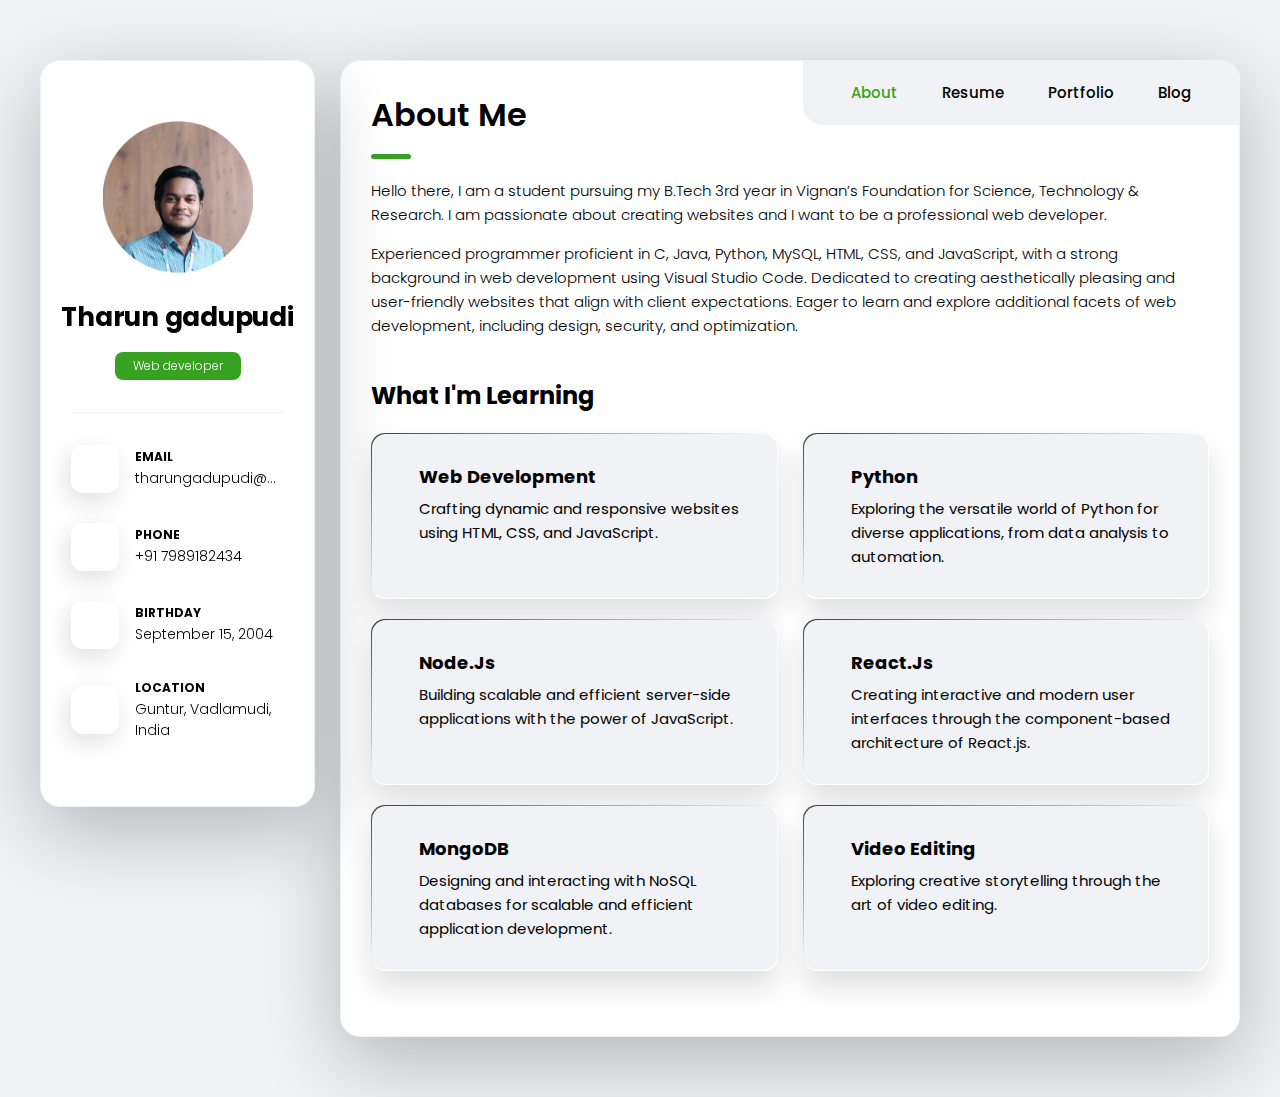
==== index.html @ 18f1232c "Add files via upload" ====
<!DOCTYPE html>
<html lang="en">

<head>
  <meta charset="UTF-8">
  <meta http-equiv="X-UA-Compatible" content="IE=edge">
  <meta name="viewport" content="width=device-width, initial-scale=1.0">
  <title>tharun-gadupudi's personal portfolio</title>

  <!--
    - favicon
  -->
  <link rel="shortcut icon" href="./assets/images/logo.ico" type="image/x-icon">

  <!--
    - custom css link
  -->
  <link rel="stylesheet" href="./assets/css/style.css">

  <!--
    - google font link
  -->
  <link rel="preconnect" href="https://fonts.googleapis.com">
  <link rel="preconnect" href="https://fonts.gstatic.com" crossorigin>
  <link href="https://fonts.googleapis.com/css2?family=Poppins:wght@300;400;500;600&display=swap" rel="stylesheet">
  <script src="https://kit.fontawesome.com/0692e1ec03.js" crossorigin="anonymous"></script>
</head>

<body>

  <!--
    - #MAIN
  -->

  <main>

    <!--
      - #SIDEBAR
    -->

    <aside class="sidebar" data-sidebar>

      <div class="sidebar-info">

        <figure class="avatar-box"> 
          <img src="./assets/images/me-2.png" alt="Tharun gadupudi" width="80" style="border-radius: 10%; ">
        </figure>

        <div class="info-content">
          <h1 class="name" title="tharun-gadupudi" style="font-weight: bold; color: black;">Tharun gadupudi</h1>

          <p class="title">Web developer</p>
        </div>

        <button class="info_more-btn" data-sidebar-btn>
          <span>Show Contacts</span>

          <ion-icon name="chevron-down"></ion-icon>
        </button>

      </div>

      <div class="sidebar-info_more">

        <div class="separator"></div>

        <ul class="contacts-list">

          <li class="contact-item">

            <div class="icon-box">
              <i class="fa-solid fa-square-envelope fa-lg" style="color: black"></i>
            </div>

            <div class="contact-info">
              <p class="contact-title" style="font-weight: bold; color: black;">Email</p>

              <a href="mailto:tharungadupudi@gmail.com" class="contact-link" style="color: black;">tharungadupudi@gmail.com</a>
            </div>

          </li>

          <li class="contact-item">

            <div class="icon-box">
              <i class="fa-solid fa-square-phone fa-lg" style="color: black"></i>
            </div>

            <div class="contact-info">
              <p class="contact-title" style="font-weight: bold; color: black;">Phone</p>

              <a href="tel:+12133522795" class="contact-link" style="color: black;">+91 7989182434</a>
            </div>

          </li>

          <li class="contact-item">

            <div class="icon-box">
              <i class="fa-regular fa-calendar-days fa-lg" style="color: black"></i>
            </div>

            <div class="contact-info">
              <p class="contact-title" style="font-weight: bold; color: black;">Birthday</p>

              <time datetime="1982-06-23" style="color: black;">September 15, 2004</time>
            </div>

          </li>

          <li class="contact-item">

            <div class="icon-box">
              <i class="fa-solid fa-location-dot fa-lg" style="color: black"></i>
            </div>

            <div class="contact-info">
              <p class="contact-title" style="font-weight: bold; color: black;">Location</p>

              <address style="color: black;">Guntur, Vadlamudi, India</address>
            </div>

          </li>

        </ul>

        <div class="separator"></div>

        <ul class="social-list">

          <li class="social-item">
            <a href="https://www.linkedin.com/in/tharungadupudi/" class="social-link">
              <i class="fa-brands fa-linkedin-in" style="color: black;"></i>           </a>
          </li>

          <li class="social-item">
            <a href="https://twitter.com/tharun_gadupudi" class="social-link">
              <i class="fa-brands fa-twitter" style="color: black;"></i>            </a>
          </li>

          <li class="social-item">
            <a href="https://github.com/tharun099" class="social-link">
              <i class="fa-brands fa-github" style="color: black;"></i>            </a>
          </li>

        </ul>

      </div>

    </aside>


    <!--
      - #main-content
    -->

    <div class="main-content">

      <!--
        - #NAVBAR
      -->

      <nav class="navbar" style="background-color: #f0f2f5;">

        <ul class="navbar-list">

          <li class="navbar-item">
            <button class="navbar-link  active" data-nav-link>About</button>
          </li>

          <li class="navbar-item">
            <button class="navbar-link" data-nav-link>Resume</button>
          </li>

          <li class="navbar-item">
            <button class="navbar-link" data-nav-link>Portfolio</button>
          </li>

          <li class="navbar-item">
            <button class="navbar-link" data-nav-link>Blog</button>
          </li>

        </ul>

      </nav>


      <!--
        - #ABOUT
      -->

      <article class="about  active" data-page="about">

        <header>
          <h2 class="h2 article-title">About me</h2>
        </header>

        <section class="about-text">
          <p>
            Hello there, I am a student pursuing my B.Tech 3rd year in Vignan’s Foundation for Science, Technology & Research. 
            I am passionate about creating websites and I want to be a professional web developer.
          </p>

          <p>
            Experienced programmer proficient in C, Java, Python, MySQL, HTML, CSS, and JavaScript, with a strong background 
            in web development using Visual Studio Code. Dedicated to creating aesthetically pleasing and user-friendly websites 
            that align with client expectations. 
            Eager to learn and explore additional facets of web development, including design, security, and optimization.
          </p>

        </section>


        <!--
          - service
        -->

        <section class="service">

          <h3 class="h3 service-title">What i'm learning</h3>

          <ul class="service-list">

            

            <li class="service-item">

              <div class="service-icon-box">
                <i class="fa-solid fa-code fa-xl"></i>
              </div>

              <div class="service-content-box">
                <h4 class="h4 service-item-title" style="font-weight: bold; color: black;">Web development</h4>

                <p class="service-item-text">
                  Crafting dynamic and responsive websites using HTML, CSS, and JavaScript.                </p>
              </div>

            </li>

            <li class="service-item">

              <div class="service-icon-box">
                <i class="fa-brands fa-python fa-2xl"></i>              
              </div>

              <div class="service-content-box">
                <h4 class="h4 service-item-title" style="font-weight: bold; color: black;">Python</h4>

                <p class="service-item-text">
                  Exploring the versatile world of Python for diverse applications, from data analysis to automation.                </p>
              </div>

            </li>

            <li class="service-item">

              <div class="service-icon-box">
                <i class="fa-brands fa-node fa-2xl"></i>              
              </div>

              <div class="service-content-box">
                <h4 class="h4 service-item-title" style="font-weight: bold; color: black;">Node.js</h4>

                <p class="service-item-text">
                  Building scalable and efficient server-side applications with the power of JavaScript.                </p>
              </div>

            </li>
            <li class="service-item">

              <div class="service-icon-box">
                <i class="fa-brands fa-react fa-2xl"></i>              
              </div>

              <div class="service-content-box">
                <h4 class="h4 service-item-title" style="font-weight: bold; color: black;">React.js</h4>

                <p class="service-item-text">
                  Creating interactive and modern user interfaces through the component-based architecture of React.js.                </p>
              </div>

            </li>
            <li class="service-item">

              <div class="service-icon-box">
                <i class="fa-solid fa-database fa-2xl"></i>              
              </div>

              <div class="service-content-box">
                <h4 class="h4 service-item-title" style="font-weight: bold; color: black;">MongoDB</h4>

                <p class="service-item-text">
                  Designing and interacting with NoSQL databases for scalable and efficient application development.                </p>
              </div>

            </li>
          </li>
          <li class="service-item">

            <div class="service-icon-box">
              <i class="fa-solid fa-file-video fa-2xl"></i>            
            </div>

            <div class="service-content-box">
              <h4 class="h4 service-item-title" style="font-weight: bold; color: black;">Video Editing</h4>

              <p class="service-item-text">
                Exploring creative storytelling through the art of video editing.              </p>
            </div>

          </li>

          </ul>

        </section>



        <!--
          - testimonials modal
        -->

        <div class="modal-container" data-modal-container>

          <div class="overlay" data-overlay></div>

          <section class="testimonials-modal">

            <button class="modal-close-btn" data-modal-close-btn>
              <ion-icon name="close-outline"></ion-icon>
            </button>

            <div class="modal-img-wrapper">
              <figure class="modal-avatar-box">
                <img src="./assets/images/avatar-1.png" alt=" " width="80" data-modal-img>
              </figure>

              <img src="./assets/images/icon-quote.svg" alt=" ">
            </div>

            <div class="modal-content">

              <h4 class="h3 modal-title" data-modal-title>Daniel lewis</h4>

              <time datetime="2021-06-14">14 June, 2021</time>

              <div data-modal-text>
                <p>
                  Richard was hired to create a corporate identity. We were very pleased with the work done. She has a
                  lot of experience
                  and is very concerned about the needs of client. Lorem ipsum dolor sit amet, ullamcous cididt
                  consectetur adipiscing
                  elit, seds do et eiusmod tempor incididunt ut laborels dolore magnarels alia.
                </p>
              </div>

            </div>

          </section>

        </div>

      </article>


      <!--
        - #RESUME
      -->

      <article class="resume" data-page="resume">

        <header>
          <h2 class="h2 article-title">Resume</h2>
        </header>

        <section class="timeline">

          <div class="title-wrapper">
            <div class="icon-box">
              <i class="fa-solid fa-book-open fa-sm" style="color: black"></i>
            </div>

            <h3 class="h3">Education</h3>
          </div>

          <ol class="timeline-list">

            <li class="timeline-item">

              <h4 class="h4 timeline-item-title">Graduation</h4>

              <span style="font-weight: bold;">2021 — Present</span>

              <p class="timeline-text">
                Currently, I am pursuing a Bachelor of Technology (B.Tech) degree 
                in Information Technology at Vignan's Foundation for Science and 
                Technology, Vadlamudi, Guntur.
              </p>

            </li>

            <li class="timeline-item">

              <h4 class="h4 timeline-item-title">Intermediate</h4>

              <span style="font-weight: bold;">2019 — 2020</span>

              <p class="timeline-text">
                I pursued my 11th and 12th standards (Board of Intermediate) 
                at Sri Chaithanya Group of Colleges, Vijayawada, from 2019 to 2020, 
                attaining an overall percentage of 85.3%.
              </p>

            </li>

            <li class="timeline-item">

              <h4 class="h4 timeline-item-title">High school</h4>

              <span style="font-weight: bold;">2018 — 2019</span>

              <p class="timeline-text">
                I completed my 10th standard (SSC) at Oxford Group of Schools, Narasaraopet, in 2019, 
                achieving a GPA of 9.0.
              </p>

            </li>

          </ol>

        </section>

        <section class="timeline">

          <div class="title-wrapper">
            <div class="icon-box">
              <i class="fa-solid fa-book-open fa-sm" style="color: black"></i>
            </div>

            <h3 class="h3">Experience</h3>
          </div>

          <ol class="timeline-list">

            <li class="timeline-item">

              <h4 class="h4 timeline-item-title">Web development (Project)</h4>

              <span style="font-weight: bold;">2023 — 2024</span>

              <p class="timeline-text">
                During my third year in college, I undertook an Individual Development 
                Project (IDP) focused on creating a comprehensive website to showcase diverse 
                recipes from around the world. The main objective of this project was to provide 
                users with a convenient platform to explore and access a wide variety of recipes.<br><br>
                These experiences have significantly contributed to my proficiency in web development 
                and project management.
              </p>

            </li>

            <li class="timeline-item">

              <h4 class="h4 timeline-item-title">Intern</h4>

              <span style="font-weight: bold;">2023</span>

              <p class="timeline-text">
                I gained valuable experience through a web development internship at Bharat 
                Intern in 2023. During this internship, I successfully completed three projects, including the 
                development of a portfolio website, a temperature converter website, and a Netflix clone. <br><br>Each 
                project enhanced my skills in web development and provided practical insights into creating user-friendly 
                interfaces.
              </p>

            </li>


          </ol>

        </section>


      </article>



      <!--
        - #PORTFOLIO
      -->

      <article class="portfolio" data-page="portfolio">

        <header>
          <h2 class="h2 article-title">Portfolio</h2>
        </header>

        <section class="projects">

          <ul class="filter-list">


            <li class="filter-item">
              <button data-filter-btn>Web development</button>
            </li>

          </ul>

          <div class="filter-select-box">

            <button class="filter-select" data-select>

              <div class="select-value" data-selecct-value>Select category</div>

              <div class="select-icon">
                <ion-icon name="chevron-down"></ion-icon>
              </div>

            </button>

            <ul class="select-list">


              <li class="select-item">
                <button data-select-item>Web development</button>
              </li>

            </ul>

          </div>

          <ul class="project-list">

            <li class="project-item  active" data-filter-item data-category="web development">
              <a href="https://github.com/tharun099/bharat_intern/tree/main/netflix">

                <figure class="project-img">
                  <div class="project-item-icon-box">
                    <ion-icon name="eye-outline"></ion-icon>
                  </div>

                  <img src="./assets/images/porject-1.jpg" alt="Netflix Clone" loading="lazy">
                </figure>

                <h3 class="project-title">Netflix Clone</h3>

                <p class="project-category">Web development</p>

              </a>
            </li>

            <li class="project-item  active" data-filter-item data-category="web development">
              <a href="https://github.com/tharun099/bharat_intern/tree/main/temp_converter">

                <figure class="project-img">
                  <div class="project-item-icon-box">
                    <ion-icon name="eye-outline"></ion-icon>
                  </div>

                  <img src="./assets/images/project-2.jpg" alt="Temperature Converter" loading="lazy">
                </figure>

                <h3 class="project-title">Temperature Converter</h3>

                <p class="project-category">Web development</p>

              </a>
            </li>


            <li class="project-item  active" data-filter-item data-category="web development">
              <a href="https://github.com/tharun099/bharat_intern/tree/main/potfolio">

                <figure class="project-img">
                  <div class="project-item-icon-box">
                    <ion-icon name="eye-outline"></ion-icon>
                  </div>

                  <img src="./assets/images/project-7.jpg" alt="Portfolio" loading="lazy">
                </figure>

                <h3 class="project-title">Basic Portfolio Website</h3>

                <p class="project-category">Web development</p>

              </a>
            </li>


            <li class="project-item  active" data-filter-item data-category="web development">
              <a href="./landing.html">

                <figure class="project-img">
                  <div class="project-item-icon-box">
                    <ion-icon name="eye-outline"></ion-icon>
                  </div>

                  <img src="./assets/images/project-9.jpg" alt="Food Recipe's" loading="lazy">
                </figure>

                <h3 class="project-title">Tasty Hub(Online Recipe Sharing Platform)</h3>

                <p class="project-category">Web development</p>

              </a>
            </li>

          </ul>

        </section>

      </article>


      <!--
        - #BLOG
      -->

      <article class="blog" data-page="blog">

        <header>
          <h2 class="h2 article-title">Blog</h2>
        </header>

        <section class="blog-posts">

          <ul class="blog-posts-list">

            <li class="blog-post-item">
              <a href="./post.html">

                <figure class="blog-banner-box">
                  <img src="./assets/images/blog-1.jpg" alt="Wonders of Web" loading="lazy">
                </figure>

                <div class="blog-content" style="background-color: #f0f2f5">

                  <div class="blog-meta">
                    <p class="blog-category">Technology</p>

                    <span class="dot"></span>

                    <time datetime="2022-02-23">Dec 26, 2023</time>
                  </div>

                  <h3 class="h3 blog-item-title">Wonders of Web
                  </h3>

                  <p class="blog-text">
                    
Explore web development evolution, HTML5, CSS, and JavaScript for dynamic, interactive websites. Valuable skills for digital success.
                  </p>

                </div>

              </a>
            </li>

          </ul>

        </section>

      </article>

      <!--
        - #CONTACT
      -->


    </div>

  </main>

  <!--
    - custom js link
  -->
  <script src="./assets/js/script.js"></script>

  <!--
    - ionicon link
  -->
  <script type="module" src="https://unpkg.com/ionicons@5.5.2/dist/ionicons/ionicons.esm.js"></script>
  <script nomodule src="https://unpkg.com/ionicons@5.5.2/dist/ionicons/ionicons.js"></script>

</body>

</html>
---- assets/css/style.css ----
/*-----------------------------------*\
  #style.css
\*-----------------------------------*/


/**
 * copyright 2022 @codewithsadee
 */





/*-----------------------------------*\
  #CUSTOM PROPERTY
\*-----------------------------------*/

:root {

  /**
   * colors
   */

  /* gradient */

  --bg-gradient-onyx: linear-gradient(
    to bottom right, 
    hsl(240, 1%, 25%) 3%, 
    hsl(0, 0%, 19%) 97%
  );
  --bg-gradient-jet: hsl(216, 20%, 95%);
  --bg-gradient-yellow-1: linear-gradient(
    to bottom right, 
    hsl(45, 100%, 71%) 0%, 
    hsla(36, 100%, 69%, 0) 50%
  );
  --bg-gradient-yellow-2: linear-gradient(
    135deg, 
    hsla(45, 100%, 71%, 0.251) 0%, 
    hsla(35, 100%, 68%, 0) 59.86%
  ), hsl(240, 2%, 13%);
  --border-gradient-onyx: linear-gradient(
    to bottom right, 
    hsl(0, 0%, 25%) 0%, 
    hsla(0, 0%, 25%, 0) 50%
  );
  --text-gradient-yellow: linear-gradient(   /*gradient for styles i.e at bottom of about me and resume dots*/
    to right, 
    hsl(110, 67%, 38%), 
    hsl(110, 67%, 38%)
  );

  /* solid */

  --jet: hsl(216, 20%, 95%);
  --onyx: hsl(110, 67%, 38%);
  --eerie-black-1: hsl(214, 89%, 52%);
  --eerie-black-2: hsl(0, 0%, 100%); /*changed for me*/
  --smoky-black: hsl(0, 0%, 100%);            
  --white-1: hsl(0, 0%, 100%);;
  --white-2: hsl(0, 0%, 0%);
  --orange-yellow-crayola: hsl(110, 67%, 38%);
  --vegas-gold: hsl(0, 0%, 0%); /*resume titles (years) */
  --light-gray: hsl(0, 0%, 0%);
  --light-gray-70: hsla(0, 0%, 0%, 0.7);
  --bittersweet-shimmer: hsl(0, 43%, 51%);

  /**
   * typography
   */

  /* font-family */
  --ff-poppins: 'Poppins', sans-serif;

  /* font-size */
  --fs-1: 24px;
  --fs-2: 18px;
  --fs-3: 17px;
  --fs-4: 16px;
  --fs-5: 15px;
  --fs-6: 14px;
  --fs-7: 13px;
  --fs-8: 11px;

  /* font-weight */
  --fw-300: 300;
  --fw-400: 400;
  --fw-500: 500;
  --fw-600: 600;

  /**
   * shadow
   */
  
  --shadow-1: -4px 8px 24px hsla(0, 0%, 0%, 0.25);
  --shadow-2: 0 16px 30px hsla(0, 0%, 0%, 0.25);
  --shadow-3: 0 16px 40px hsla(0, 0%, 0%, 0.25);
  --shadow-4: 0 25px 50px hsla(0, 0%, 0%, 0.15);
  --shadow-5: 0 24px 80px hsla(0, 0%, 0%, 0.25);

  /**
   * transition
   */

  --transition-1: 0.25s ease;
  --transition-2: 0.5s ease-in-out;

}





/*-----------------------------------*\
  #RESET
\*-----------------------------------*/

*, *::before, *::after {
  margin: 0;
  padding: 0;
  box-sizing: border-box;
}

a { text-decoration: none; }

li { list-style: none; }

img, ion-icon, a, button, time, span { display: block; }

button {
  font: inherit;
  background: none;
  border: none;
  text-align: left;
  cursor: pointer;
}

input, textarea {
  display: block;
  width: 100%;
  background: none;
  font: inherit;
}

/* ::selection {
  background: var(--orange-yellow-crayola);
  color: var(--smoky-black);
}

:focus { outline-color: var(--orange-yellow-crayola); } */

html { font-family: var(--ff-poppins); }

body { background: hsl(216, 20%, 95%) }





/*-----------------------------------*\
  #REUSED STYLE
\*-----------------------------------*/

.sidebar,
article {
  background: var(--eerie-black-2);
  border: 1px solid var(--jet);
  border-radius: 20px;
  padding: 15px;
  box-shadow: var(--shadow-1);
  z-index: 1;
}

.separator {
  width: 100%;
  height: 1px;
  background: var(--jet);
  margin: 16px 0;
}

.icon-box {
  position: relative;
  /* background: var(--border-gradient-onyx); */
  width: 30px;
  height: 30px;
  border-radius: 8px;
  display: flex;
  justify-content: center;
  align-items: center;
  font-size: 16px;
  color: var(--orange-yellow-crayola);
  box-shadow: var(--shadow-1);
  z-index: 1;
}

/* .icon-box::before {
  content: "";
  position: absolute;
  inset: 1px;
  background: var(--eerie-black-1);
  border-radius: inherit;
  z-index: -1;
} */

.icon-box ion-icon { --ionicon-stroke-width: 35px; }

article { display: none; }

article.active {
  display: block;
  animation: fade 0.5s ease backwards;
}

@keyframes fade {
  0% { opacity: 0; }
  100% { opacity: 1; }
}

.h2,
.h3,
.h4,
.h5 {
  color: var(--white-2);
  text-transform: capitalize;
}

.h2 { font-size: var(--fs-1); }

.h3 { font-size: var(--fs-2); }

.h4 { font-size: var(--fs-4); }

.h5 {
  font-size: var(--fs-7);
  font-weight: var(--fw-500);
}

.article-title {
  position: relative;
  padding-bottom: 7px;
}

.article-title::after {
  content: "";
  position: absolute;
  bottom: 0;
  left: 0;
  width: 30px;
  height: 3px;
  background: var(--text-gradient-yellow);
  border-radius: 3px;
}

.has-scrollbar::-webkit-scrollbar {
  width: 5px; /* for vertical scrollbar */
  height: 5px; /* for horizontal scrollbar */
}

.has-scrollbar::-webkit-scrollbar-track {
  background: var(--onyx);
  border-radius: 5px;
}

.has-scrollbar::-webkit-scrollbar-thumb {
  background: var(--orange-yellow-crayola);
  border-radius: 5px;
}

.has-scrollbar::-webkit-scrollbar-button { width: 20px; }

.content-card {
  position: relative;
  background: var(--border-gradient-onyx);
  padding: 15px;
  padding-top: 45px;
  border-radius: 14px;
  box-shadow: var(--shadow-2);
  cursor: pointer;
  z-index: 1;
}

.content-card::before {
  content: "";
  position: absolute;
  inset: 1px;
  background: var(--bg-gradient-jet);
  border-radius: inherit;
  z-index: -1;
}





/*-----------------------------------*\
  #MAIN
\*-----------------------------------*/

main {
  margin: 15px 12px;
  margin-bottom: 75px;
  min-width: 259px;
}





/*-----------------------------------*\
  #SIDEBAR
\*-----------------------------------*/

.sidebar {
  margin-bottom: 15px;
  max-height: 112px;
  overflow: hidden;
  transition: var(--transition-2);
}

.sidebar.active { max-height: 405px; }

.sidebar-info {
  position: relative;
  display: flex;
  justify-content: flex-start;
  align-items: center;
  gap: 15px;
}

.avatar-box {
  background: var(--bg-gradient-onyx);
  border-radius: 20px;
}

.info-content .name {
  color: var(--white-2);
  font-size: var(--fs-3);
  font-weight: var(--fw-500);
  letter-spacing: -0.25px;
  margin-bottom: 10px;
}

.info-content .title {
  color: var(--white-1);
  background: var(--onyx);
  font-size: var(--fs-8);
  font-weight: var(--fw-300);
  width: max-content;
  padding: 3px 12px;
  border-radius: 8px;
}

.info_more-btn {
  position: absolute;
  top: -15px;
  right: -15px;
  border-radius: 0 15px;
  font-size: 13px;
  color: var(--orange-yellow-crayola);
  background: var(--border-gradient-onyx);
  padding: 10px;
  box-shadow: var(--shadow-2);
  transition: var(--transition-1);
  z-index: 1;
}

.info_more-btn::before {
  content: "";
  position: absolute;
  inset: 1px;
  border-radius: inherit;
  background: var(--bg-gradient-jet);
  transition: var(--transition-1);
  z-index: -1;
}

.info_more-btn:hover,
.info_more-btn:focus { background: var(--bg-gradient-yellow-1); }

.info_more-btn:hover::before,
.info_more-btn:focus::before { background: var(--bg-gradient-yellow-2); }

.info_more-btn span { display: none; }

.sidebar-info_more {
  opacity: 0;
  visibility: hidden;
  transition: var(--transition-2);
}

.sidebar.active .sidebar-info_more {
  opacity: 1;
  visibility: visible;
}

.contacts-list {
  display: grid;
  grid-template-columns: 1fr;
  gap: 16px;
}

.contact-item {
  min-width: 100%;
  display: flex;
  align-items: center;
  gap: 16px;
}

.contact-info {
  max-width: calc(100% - 46px);
  width: calc(100% - 46px);
}

.contact-title {
  color: var(--light-gray-70);
  font-size: var(--fs-8);
  text-transform: uppercase;
  margin-bottom: 2px;
}

.contact-info :is(.contact-link, time, address) {
  color: var(--white-2);
  font-size: var(--fs-7);
}

.contact-info address { font-style: normal; }

.social-list {
  display: flex;
  justify-content: flex-start;
  align-items: center;
  gap: 15px;
  padding-bottom: 4px;
  padding-left: 7px;
}

.social-item .social-link {
  color: var(--light-gray-70);
  font-size: 18px;
}


.social-item .social-link:hover { color: var(--light-gray); }





/*-----------------------------------*\
  #NAVBAR
\*-----------------------------------*/

.navbar {
  position: fixed;
  bottom: 0;
  left: 0;
  width: 100%;
  background: hsla(240, 1%, 17%, 0.75);
  backdrop-filter: blur(10px);
  border: 1px solid var(--jet);
  border-radius: 12px 12px 0 0;
  box-shadow: var(--shadow-2);
  z-index: 5;
}

.navbar-list {
  display: flex;
  flex-wrap: wrap;
  justify-content: center;
  align-items: center;
  padding: 0 10px;
}

.navbar-link {
  color: var(--light-gray);
  font-size: var(--fs-8);
  padding: 20px 7px;
  transition: color var(--transition-1);
}

.navbar-link:hover,
.navbar-link:focus { color: var(--light-gray-70); }

.navbar-link.active { color: var(--orange-yellow-crayola); }





/*-----------------------------------*\
  #ABOUT
\*-----------------------------------*/

.about .article-title { margin-bottom: 15px; }

.about-text {
  color: var(--light-gray);
  font-size: var(--fs-6);
  font-weight: var(--fw-300);
  line-height: 1.6;
}

.about-text p { margin-bottom: 15px; }



/**
 * #service 
 */

.service { margin-bottom: 35px; }

.service-title { margin-bottom: 20px; }

.service-list {
  display: grid;
  grid-template-columns: 1fr;
  gap: 20px;
}

.service-item {
  position: relative;
  background: var(--border-gradient-onyx);
  padding: 20px;
  border-radius: 14px;
  box-shadow: var(--shadow-2);
  z-index: 1;
}

.service-item::before {
  content: "";
  position: absolute;
  inset: 1px;
  background: var(--bg-gradient-jet);
  border-radius: inherit;
  z-index: -1;
}

.service-icon-box { margin-bottom: 10px; }

.service-icon-box img { margin: auto; }

.service-content-box { text-align: center; }

.service-item-title { margin-bottom: 7px; }

.service-item-text {
  color: var(--light-gray);
  font-size: var(--fs-6);
  font-weight: var(--fw-3);
  line-height: 1.6;
}


/**
 * #testimonials 
 */

.testimonials { margin-bottom: 30px; }

.testimonials-title { margin-bottom: 20px; }

.testimonials-list {
  display: flex;
  justify-content: flex-start;
  align-items: flex-start;
  gap: 15px;
  margin: 0 -15px;
  padding: 25px 15px;
  padding-bottom: 35px;
  overflow-x: auto;
  scroll-behavior: smooth;
  overscroll-behavior-inline: contain;
  scroll-snap-type: inline mandatory;
}

.testimonials-item {
  min-width: 100%;
  scroll-snap-align: center;
}

.testimonials-avatar-box {
  position: absolute;
  top: 0;
  left: 0;
  transform: translate(15px, -25px);
  background: var(--bg-gradient-onyx);
  border-radius: 14px;
  box-shadow: var(--shadow-1);
}

.testimonials-item-title { margin-bottom: 7px; }

.testimonials-text {
  color: var(--light-gray);
  font-size: var(--fs-6);
  font-weight: var(--fw-300);
  line-height: 1.6;
  display: -webkit-box;
  line-clamp: 4;
  -webkit-line-clamp: 4;
  -webkit-box-orient: vertical;
  overflow: hidden;
}


/**
 * #testimonials-modal
 */

.modal-container {
  position: fixed;
  top: 0;
  left: 0;
  width: 100%;
  height: 100%;
  display: flex;
  justify-content: center;
  align-items: center;
  overflow-y: auto;
  overscroll-behavior: contain;
  z-index: 20;
  pointer-events: none;
  visibility: hidden;
}

.modal-container::-webkit-scrollbar { display: none; }

.modal-container.active {
  pointer-events: all;
  visibility: visible;
}

.overlay {
  position: fixed;
  top: 0;
  left: 0;
  width: 100%;
  height: 100vh;
  background: hsl(0, 0%, 5%);
  opacity: 0;
  visibility: hidden;
  pointer-events: none;
  z-index: 1;
  transition: var(--transition-1);
}

.overlay.active {
  opacity: 0.8;
  visibility: visible;
  pointer-events: all;
}

.testimonials-modal {
  background: var(--eerie-black-2);
  position: relative;
  padding: 15px;
  margin: 15px 12px;
  border: 1px solid var(--jet);
  border-radius: 14px;
  box-shadow: var(--shadow-5);
  transform: scale(1.2);
  opacity: 0;
  transition: var(--transition-1);
  z-index: 2;
}

.modal-container.active .testimonials-modal {
  transform: scale(1);
  opacity: 1;
}

.modal-close-btn {
  position: absolute;
  top: 15px;
  right: 15px;
  background: var(--onyx);
  border-radius: 8px;
  width: 32px;
  height: 32px;
  display: flex;
  justify-content: center;
  align-items: center;
  color: var(--white-2);
  font-size: 18px;
  opacity: 0.7;
}

.modal-close-btn:hover,
.modal-close-btn:focus { opacity: 1; }

.modal-close-btn ion-icon { --ionicon-stroke-width: 50px; }

.modal-avatar-box {
  background: var(--bg-gradient-onyx);
  width: max-content;
  border-radius: 14px;
  margin-bottom: 15px;
  box-shadow: var(--shadow-2);
}

.modal-img-wrapper > img { display: none; }

.modal-title { margin-bottom: 4px; }

.modal-content time {
  font-size: var(--fs-6);
  color: var(--light-gray-70);
  font-weight: var(--fw-300);
  margin-bottom: 10px;
}

.modal-content p {
  color: var(--light-gray);
  font-size: var(--fs-6);
  font-weight: var(--fw-300);
  line-height: 1.6;
}


/**
 * #clients 
 */

.clients { margin-bottom: 15px; }

.clients-list {
  display: flex;
  justify-content: flex-start;
  align-items: flex-start;
  gap: 15px;
  margin: 0 -15px;
  padding: 25px;
  padding-bottom: 25px;
  overflow-x: auto;
  scroll-behavior: smooth;
  overscroll-behavior-inline: contain;
  scroll-snap-type: inline mandatory;
  scroll-padding-inline: 25px;
}

.clients-item {
  min-width: 50%;
  scroll-snap-align: start;
}

.clients-item img {
  width: 100%;
  filter: grayscale(1);
  transition: var(--transition-1);
}

.clients-item img:hover { filter: grayscale(0); }





/*-----------------------------------*\
  #RESUME
\*-----------------------------------*/

.article-title { margin-bottom: 30px; }


/**
 * education and experience 
 */

.timeline { margin-bottom: 30px; }

.timeline .title-wrapper {
  display: flex;
  align-items: center;
  gap: 15px;
  margin-bottom: 25px;
}

.timeline-list {
  font-size: var(--fs-6);
  margin-left: 45px;
}

.timeline-item { position: relative; }

.timeline-item:not(:last-child) { margin-bottom: 20px; }

.timeline-item-title {
  font-size: var(--fs-6);
  line-height: 1.3;
  margin-bottom: 7px;
}

.timeline-list span {
  color: var(--vegas-gold);
  font-weight: var(--fw-400);
  line-height: 1.6;
}

.timeline-item:not(:last-child)::before {
  content: "";
  position: absolute;
  top: -25px;
  left: -30px;
  width: 1px;
  height: calc(100% + 50px);
  background: var(--jet);
}

.timeline-item::after {
  content: "";
  position: absolute;
  top: 5px;
  left: -33px;
  height: 6px;
  width: 6px;
  background: var(--text-gradient-yellow);
  border-radius: 50%;
  box-shadow: 0 0 0 4px var(--jet);
}

.timeline-text {
  color: var(--light-gray);
  font-weight: var(--fw-300);
  line-height: 1.6;
}


/**
 * skills 
 */

.skills-title { margin-bottom: 20px; }

.skills-list { padding: 20px; }


.skills-item:not(:last-child) { margin-bottom: 15px; }

.skill .title-wrapper {
  display: flex;
  align-items: center;
  gap: 5px;
  margin-bottom: 8px;
}

.skill .title-wrapper data {
  color: var(--light-gray);
  font-size: var(--fs-7);
  font-weight: var(--fw-300);
}

.skill-progress-bg {
  background: var(--jet);
  width: 100%;
  height: 8px;
  border-radius: 10px;
}

.skill-progress-fill {
  background: var(--text-gradient-yellow);
  height: 100%;
  border-radius: inherit;
}





/*-----------------------------------*\
  #PORTFOLIO
\*-----------------------------------*/

.filter-list { display: none; }

.filter-select-box {
  position: relative;
  margin-bottom: 25px;
}

.filter-select {
  background: var(--eerie-black-2);
  color: var(--light-gray);
  display: flex;
  justify-content: space-between;
  align-items: center;
  width: 100%;
  padding: 12px 16px;
  border: 1px solid var(--jet);
  border-radius: 14px;
  font-size: var(--fs-6);
  font-weight: var(--fw-300);
}

.filter-select.active .select-icon { transform: rotate(0.5turn); }

.select-list {
  background: var(--eerie-black-2);
  position: absolute;
  top: calc(100% + 6px);
  width: 100%;
  padding: 6px;
  border: 1px solid var(--jet);
  border-radius: 14px;
  z-index: 2;
  opacity: 0;
  visibility: hidden;
  pointer-events: none;
  transition: 0.15s ease-in-out;
}

.filter-select.active + .select-list {
  opacity: 1;
  visibility: visible;
  pointer-events: all;
}

.select-item button {
  background: var(--eerie-black-2);
  color: var(--light-gray);
  font-size: var(--fs-6);
  font-weight: var(--fw-300);
  text-transform: capitalize;
  width: 100%;
  padding: 8px 10px;
  border-radius: 8px;
}

.select-item button:hover { --eerie-black-2: hsl(240, 2%, 20%); }

.project-list {
  display: grid;
  grid-template-columns: 1fr;
  gap: 30px;
  margin-bottom: 10px;
}

.project-item { display: none; }

.project-item.active {
  display: block;
  animation: scaleUp 0.25s ease forwards;
}

@keyframes scaleUp {
  0% { transform: scale(0.5); }
  100% { transform: scale(1); }
}

.project-item > a { width: 100%; }

.project-img {
  position: relative;
  width: 100%;
  height: 200px;
  border-radius: 16px;
  overflow: hidden;
  margin-bottom: 15px;
}

.project-img::before {
  content: "";
  position: absolute;
  top: 0;
  left: 0;
  width: 100%;
  height: 100%;
  background: transparent;
  z-index: 1;
  transition: var(--transition-1);
}

.project-item > a:hover .project-img::before { background: hsla(0, 0%, 0%, 0.5); }

.project-item-icon-box {
  --scale: 0.8;

  background: var(--jet);
  color: var(--orange-yellow-crayola);
  position: absolute;
  top: 50%;
  left: 50%;
  transform: translate(-50%, -50%) scale(var(--scale));
  font-size: 20px;
  padding: 18px;
  border-radius: 12px;
  opacity: 0;
  z-index: 1;
  transition: var(--transition-1);
}

.project-item > a:hover .project-item-icon-box {
  --scale: 1;
  opacity: 1;
}

.project-item-icon-box ion-icon { --ionicon-stroke-width: 50px; }

.project-img img {
  width: 100%;
  height: 100%;
  object-fit: cover;
  transition: var(--transition-1);
}

.project-item > a:hover img { transform: scale(1.1); }

.project-title,
.project-category { margin-left: 10px; }

.project-title {
  color: var(--white-2);
  font-size: var(--fs-5);
  font-weight: var(--fw-400);
  text-transform: capitalize;
  line-height: 1.3;
}

.project-category {
  color: var(--light-gray-70);
  font-size: var(--fs-6);
  font-weight: var(--fw-300);
}





/*-----------------------------------*\
  #BLOG
\*-----------------------------------*/

.blog-posts { margin-bottom: 10px; }

.blog-posts-list {
  display: grid;
  grid-template-columns: 1fr;
  gap: 20px;
}

.blog-post-item > a {
  position: relative;
  background: var(--border-gradient-onyx);
  height: 100%;
  box-shadow: var(--shadow-4);
  border-radius: 16px;
  z-index: 1;
}

.blog-post-item > a::before {
  content: "";
  position: absolute;
  inset: 1px;
  border-radius: inherit;
  background: var(--eerie-black-1);
  z-index: -1;
}

.blog-banner-box {
  width: 100%;
  height: 200px;
  border-radius: 12px;
  overflow: hidden;
}

.blog-banner-box img {
  width: 100%;
  height: 100%;
  object-fit:cover;
  transition: var(--transition-1);
}

.blog-post-item > a:hover .blog-banner-box img { transform: scale(1.1); }

.blog-content { padding: 15px; }

.blog-meta {
  display: flex;
  justify-content: flex-start;
  align-items: center;
  gap: 7px;
  margin-bottom: 10px;
}

.blog-meta :is(.blog-category, time) {
  color: black;
  font-size: var(--fs-6);
  font-weight: var(--fw-300);
}

.blog-meta .dot {
  background: var(--light-gray-70);
  width: 4px;
  height: 4px;
  border-radius: 4px;
}

.blog-item-title {
  margin-bottom: 10px;
  line-height: 1.3;
  transition: var(--transition-1);
}

/* .blog-post-item > a:hover .blog-item-title { color: var(--orange-yellow-crayola); } */

.blog-text {
  color: var(--light-gray);
  font-size: var(--fs-6);
  font-weight: var(--fw-300);
  line-height: 1.6;
}





/*-----------------------------------*\
  #CONTACT
\*-----------------------------------*/

.mapbox {
  position: relative;
  height: 250px;
  width: 100%;
  border-radius: 16px;
  margin-bottom: 30px;
  border: 1px solid var(--jet);
  overflow: hidden;
}

.mapbox figure { height: 100%; }

.mapbox iframe {
  width: 100%;
  height: 100%;
  border: none;
  filter: grayscale(1) invert(1);
}

.contact-form { margin-bottom: 10px; }

.form-title { margin-bottom: 20px; }

.input-wrapper {
  display: grid;
  grid-template-columns: 1fr;
  gap: 25px;
  margin-bottom: 25px;
}

.form-input {
  color: var(--white-2);
  font-size: var(--fs-6);
  font-weight: var(--fw-400);
  padding: 13px 20px;
  border: 1px solid var(--jet);
  border-radius: 14px;
  outline: none;
}

.form-input::placeholder { font-weight: var(--fw-500); }

.form-input:focus { border-color: var(--orange-yellow-crayola); }

textarea.form-input {
  min-height: 100px;
  height: 120px;
  max-height: 200px;
  resize: vertical;
  margin-bottom: 25px;
}

textarea.form-input::-webkit-resizer { display: none; }

.form-input:focus:invalid { border-color: var(--bittersweet-shimmer); }

.form-btn {
  position: relative;
  width: 100%;
  background: var(--border-gradient-onyx);
  color: var(--orange-yellow-crayola);
  display: flex;
  justify-content: center;
  align-items: center;
  gap: 10px;
  padding: 13px 20px;
  border-radius: 14px;
  font-size: var(--fs-6);
  text-transform: capitalize;
  box-shadow: var(--shadow-3);
  z-index: 1;
  transition: var(--transition-1);
}

.form-btn::before {
  content: "";
  position: absolute;
  inset: 1px;
  background: var(--bg-gradient-jet);
  border-radius: inherit;
  z-index: -1;
  transition: var(--transition-1);
}

.form-btn ion-icon { font-size: 16px; }

.form-btn:hover { background: var(--bg-gradient-yellow-1); }

.form-btn:hover::before { background: var(--bg-gradient-yellow-2); }

.form-btn:disabled {
  opacity: 0.7;
  cursor: not-allowed;
}

.form-btn:disabled:hover { background: var(--border-gradient-onyx); }

.form-btn:disabled:hover::before { background: var(--bg-gradient-jet); }





/*-----------------------------------*\
  #RESPONSIVE
\*-----------------------------------*/

/**
 * responsive larger than 450px screen
 */

@media (min-width: 450px) {

  /**
   * client
   */

  .clients-item { min-width: calc(33.33% - 10px); }



  /**
   * #PORTFOLIO, BLOG 
   */

  .project-img,
  .blog-banner-box { height: auto; }

}





/**
 * responsive larger than 580px screen
 */

@media (min-width: 580px) {

  /**
   * CUSTOM PROPERTY
   */

  :root {

    /**
     * typography
     */

    --fs-1: 32px;
    --fs-2: 24px;
    --fs-3: 26px;
    --fs-4: 18px;
    --fs-6: 15px;
    --fs-7: 15px;
    --fs-8: 12px;

  }



  /**
   * #REUSED STYLE
   */

  .sidebar, article {
    width: 520px;
    margin-inline: auto;
    padding: 30px;
  }

  .article-title {
    font-weight: var(--fw-600);
    padding-bottom: 15px;
  }

  .article-title::after {
    width: 40px;
    height: 5px;
  }

  .icon-box {
    width: 48px;
    height: 48px;
    border-radius: 12px;
    font-size: 18px;
  }



  /**
   * #MAIN
   */

  main {
    margin-top: 60px;
    margin-bottom: 100px;
  }



  /**
   * #SIDEBAR
   */

  .sidebar {
    max-height: 180px;
    margin-bottom: 30px;
  }

  .sidebar.active { max-height: 584px; }

  .sidebar-info { gap: 25px; }

  .avatar-box { border-radius: 30px; }

  .avatar-box img { width: 120px; }

  .info-content .name { margin-bottom: 15px; }

  .info-content .title { padding: 5px 18px; }

  .info_more-btn {
    top: -30px;
    right: -30px;
    padding: 10px 15px;
  }

  .info_more-btn span {
    display: block;
    font-size: var(--fs-8);
  }

  .info_more-btn ion-icon { display: none; }

  .separator { margin: 32px 0; }

  .contacts-list { gap: 20px; }

  .contact-info {
    max-width: calc(100% - 64px);
    width: calc(100% - 64px);
  }



  /**
   * #NAVBAR
   */

  .navbar { border-radius: 20px 20px 0 0; }

  .navbar-list { gap: 20px; }

  .navbar-link { --fs-8: 14px; }



  /**
   * #ABOUT
   */

  .about .article-title { margin-bottom: 20px; }

  .about-text { margin-bottom: 40px; }

  /* service */

  .service-item {
    display: flex;
    justify-content: flex-start;
    align-items: flex-start;
    gap: 18px;
    padding: 30px;
  }

  .service-icon-box {
    margin-bottom: 0;
    margin-top: 5px;
  }

  .service-content-box { text-align: left; }

  /* testimonials */

  .testimonials-title { margin-bottom: 25px; }

  .testimonials-list {
    gap: 30px;
    margin: 0 -30px;
    padding: 30px;
    padding-bottom: 35px;
  }

  .content-card {
    padding: 30px;
    padding-top: 25px;
  }

  .testimonials-avatar-box {
    transform: translate(30px, -30px);
    border-radius: 20px;
  }

  .testimonials-avatar-box img { width: 80px; }

  .testimonials-item-title {
    margin-bottom: 10px;
    margin-left: 95px;
  }

  .testimonials-text {
    line-clamp: 2;
    -webkit-line-clamp: 2;
  }

  /* testimonials modal */

  .modal-container { padding: 20px; }

  .testimonials-modal {
    display: flex;
    justify-content: flex-start;
    align-items: stretch;
    gap: 25px;
    padding: 30px;
    border-radius: 20px;
  }

  .modal-img-wrapper {
    display: flex;
    flex-direction: column;
    align-items: center;
  }

  .modal-avatar-box {
    border-radius: 18px;
    margin-bottom: 0;
  }

  .modal-avatar-box img { width: 65px; }

  .modal-img-wrapper > img {
    display: block;
    flex-grow: 1;
    width: 35px;
  }

  /* clients */

  .clients-list {
    gap: 50px;
    margin: 0 -30px;
    padding: 45px;
    scroll-padding-inline: 45px;
  }

  .clients-item { min-width: calc(33.33% - 35px); }



  /**
   * #RESUME
   */

  .timeline-list { margin-left: 65px; }

  .timeline-item:not(:last-child)::before { left: -40px; }

  .timeline-item::after {
    height: 8px;
    width: 8px;
    left: -43px;
  }

  .skills-item:not(:last-child) { margin-bottom: 25px; }



  /**
   * #PORTFOLIO, BLOG
   */

  .project-img, .blog-banner-box { border-radius: 6px; }

  .blog-posts-list { gap: 30px; }

  .blog-content { padding: 25px; }



  /**
   * #CONTACT
   */

  .mapbox {
    height: 380px;
    border-radius: 18px;
  }

  .input-wrapper {
    gap: 30px;
    margin-bottom: 30px;
  }

  .form-input { padding: 15px 20px; }

  textarea.form-input { margin-bottom: 30px; }

  .form-btn {
    --fs-6: 16px;
    padding: 16px 20px;
  }

  .form-btn ion-icon { font-size: 18px; }

}





/**
 * responsive larger than 768px screen
 */

@media (min-width: 768px) {

  /**
   * REUSED STYLE
   */

  .sidebar, article { width: 700px; }

  .has-scrollbar::-webkit-scrollbar-button { width: 100px; }



  /**
   * SIDEBAR
   */

  .contacts-list {
    grid-template-columns: 1fr 1fr;
    gap: 30px 15px;
  }



  /**
   * NAVBAR
   */

  .navbar-link { --fs-8: 15px; }



  /**
   * ABOUT
   */

  /* testimonials modal */

  .testimonials-modal {
    gap: 35px;
    max-width: 680px;
  }

  .modal-avatar-box img { width: 80px; }



  /**
   * PORTFOLIO
   */

  .article-title { padding-bottom: 20px; }

  .filter-select-box { display: none; }

  .filter-list {
    display: flex;
    justify-content: flex-start;
    align-items: center;
    gap: 25px;
    padding-left: 5px;
    margin-bottom: 30px;
  }

  .filter-item button {
    color: var(--light-gray);
    font-size: var(--fs-5);
    transition: var(--transition-1);
  }

  .filter-item button:hover { color: var(--light-gray-70); }

  .filter-item button.active { color: var(--orange-yellow-crayola); }

  /* portfolio and blog grid */

  .project-list, .blog-posts-list { grid-template-columns: 1fr 1fr; }



  /**
   * CONTACT
   */

  .input-wrapper { grid-template-columns: 1fr 1fr; }

  .form-btn {
    width: max-content;
    margin-left: auto;
  }
  
}





/**
 * responsive larger than 1024px screen
 */

@media (min-width: 1024px) {

  /**
   * CUSTOM PROPERTY
   */

  :root {

    /**
    * shadow
    */

    --shadow-1: -4px 8px 24px hsla(0, 0%, 0%, 0.125);
    --shadow-2: 0 16px 30px hsla(0, 0%, 0%, 0.125);
    --shadow-3: 0 16px 40px hsla(0, 0%, 0%, 0.125);

  }



  /**
   * REUSED STYLE
   */

  .sidebar, article {
    width: 950px;
    box-shadow: var(--shadow-5);
  }



  /**
   * MAIN 
   */

  main { margin-bottom: 60px; }

  .main-content {
    position: relative;
    width: max-content;
    margin: auto;
  }



  /**
   * NAVBAR
   */

  .navbar {
    position: absolute;
    bottom: auto;
    top: 0;
    left: auto;
    right: 0;
    width: max-content;
    border-radius: 0 20px;
    padding: 0 20px;
    box-shadow: none;
  }

  .navbar-list {
    gap: 30px;
    padding: 0 20px;
  }

  .navbar-link { font-weight: var(--fw-500); }



  /**
   * ABOUT
   */

  /* service */

  .service-list {
    grid-template-columns: 1fr 1fr;
    gap: 20px 25px;
  }

  /* testimonials */

  .testimonials-item { min-width: calc(50% - 15px); }

  /* clients */

  .clients-item { min-width: calc(25% - 38px); }



  /**
   * PORTFOLIO
   */

  .project-list { grid-template-columns: repeat(3, 1fr); }



  /**
   * BLOG
   */

  .blog-banner-box { height: 230px; }

}





/**
 * responsive larger than 1250px screen
 */

@media (min-width: 1250px) {

  /**
   * RESET
   */

  body::-webkit-scrollbar { width: 20px; }

  body::-webkit-scrollbar-track { background: var(--smoky-black); }

  body::-webkit-scrollbar-thumb {
    border: 5px solid var(--smoky-black);
    background: hsla(0, 0%, 100%, 0.1);
    border-radius: 20px;
    box-shadow: inset 1px 1px 0 hsla(0, 0%, 100%, 0.11),
                inset -1px -1px 0 hsla(0, 0%, 100%, 0.11);
  }

  body::-webkit-scrollbar-thumb:hover { background: hsla(0, 0%, 100%, 0.15); }

  body::-webkit-scrollbar-button { height: 60px; }



  /**
   * REUSED STYLE
   */

  .sidebar, article { width: auto; }

  article { min-height: 100%; }



  /**
   * MAIN
   */

  main {
    max-width: 1200px;
    margin-inline: auto;
    display: flex;
    justify-content: center;
    align-items: stretch;
    gap: 25px;
  }

  .main-content {
    min-width: 75%;
    width: 75%;
    margin: 0;
  }



  /**
   * SIDEBAR
   */

  .sidebar {
    position: sticky;
    top: 60px;
    max-height: max-content;
    height: 100%;
    margin-bottom: 0;
    padding-top: 60px;
    z-index: 1;
  }

  .sidebar-info { flex-direction: column; }

  .avatar-box img { width: 150px; }

  .info-content .name {
    white-space: nowrap;
    text-align: center;
  }

  .info-content .title { margin: auto; }

  .info_more-btn { display: none; }

  .sidebar-info_more {
    opacity: 1;
    visibility: visible;
  }

  .contacts-list { grid-template-columns: 1fr; }

  .contact-info :is(.contact-link) {
    white-space: nowrap;
    overflow: hidden;
    text-overflow: ellipsis;
  }

  .contact-info :is(.contact-link, time, address) {
    --fs-7: 14px;
    font-weight: var(--fw-300);
  }

  .separator:last-of-type {
    margin: 15px 0;
    opacity: 0;
  }

  .social-list { justify-content: center; }



  /**
	 * RESUME
	 */

  .timeline-text { max-width: 700px; }

}
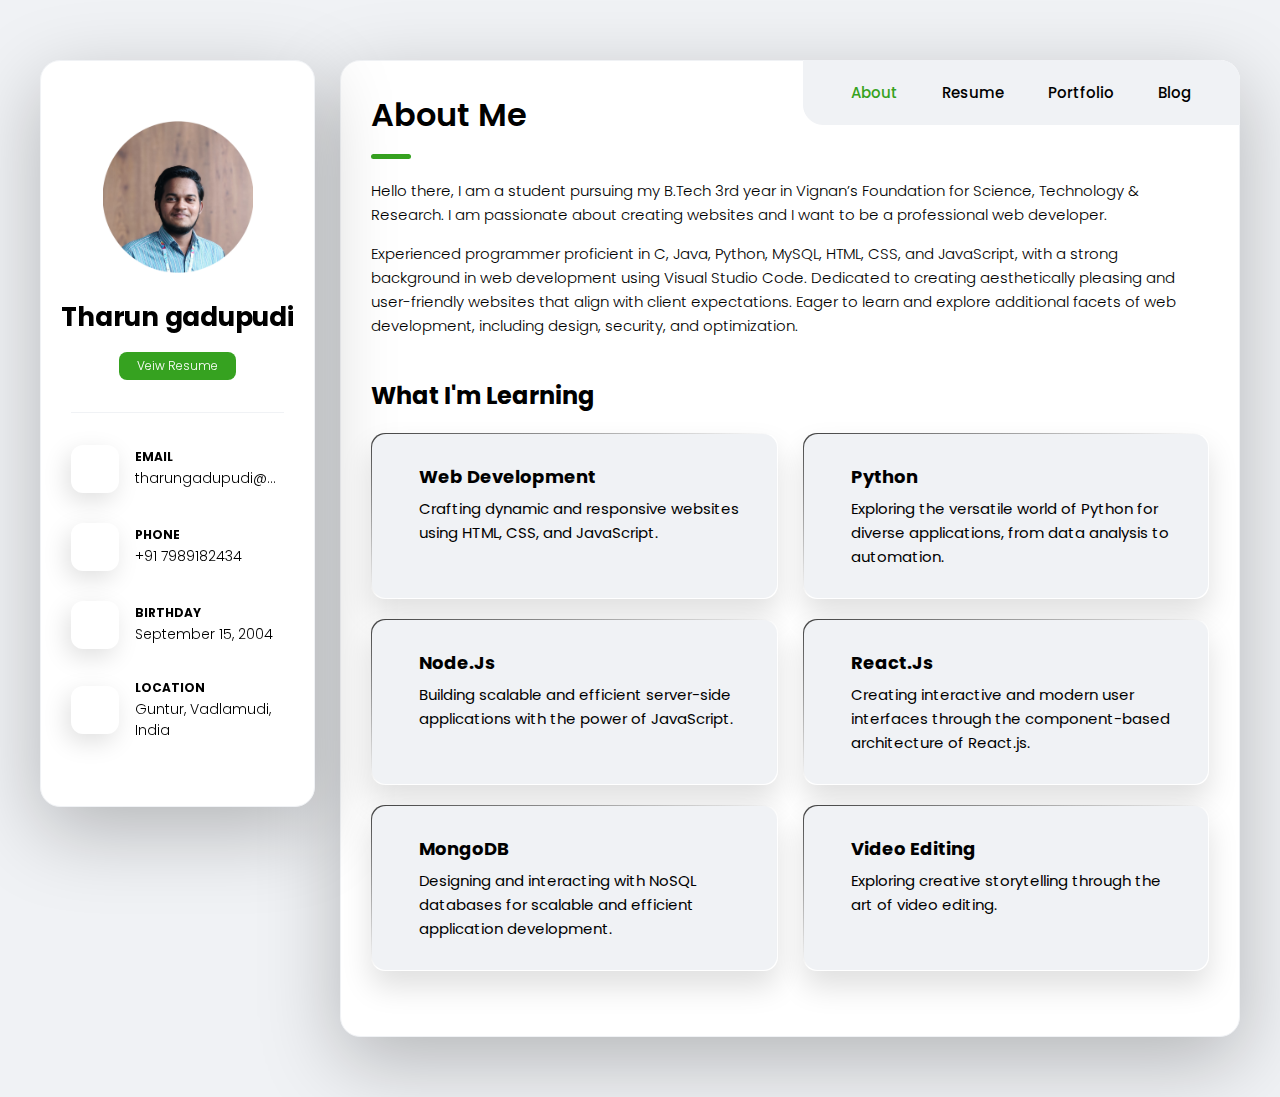
==== commit 8e1865bf: "resume nutton" ====
--- a/index.html
+++ b/index.html
@@ -49,7 +49,7 @@
         <div class="info-content">
           <h1 class="name" title="tharun-gadupudi" style="font-weight: bold; color: black;">Tharun gadupudi</h1>
 
-          <p class="title">Web developer</p>
+          <p class="title" onclick="window.open('https://docs.google.com/document/d/1GxdFRjatwMtUmfbKrhg3WULc2JGnwK_Tf0FivMvAKaM/edit?usp=sharing', '_blank')">Veiw Resume</p>
         </div>
 
         <button class="info_more-btn" data-sidebar-btn>
@@ -89,7 +89,7 @@
             <div class="contact-info">
               <p class="contact-title" style="font-weight: bold; color: black;">Phone</p>
 
-              <a href="tel:+12133522795" class="contact-link" style="color: black;">+91 7989182434</a>
+              <a href="tel:7989182434" class="contact-link" style="color: black;">+91 7989182434</a>
             </div>
 
           </li>
@@ -685,4 +685,4 @@
 
 </body>
 
-</html>+</html>
